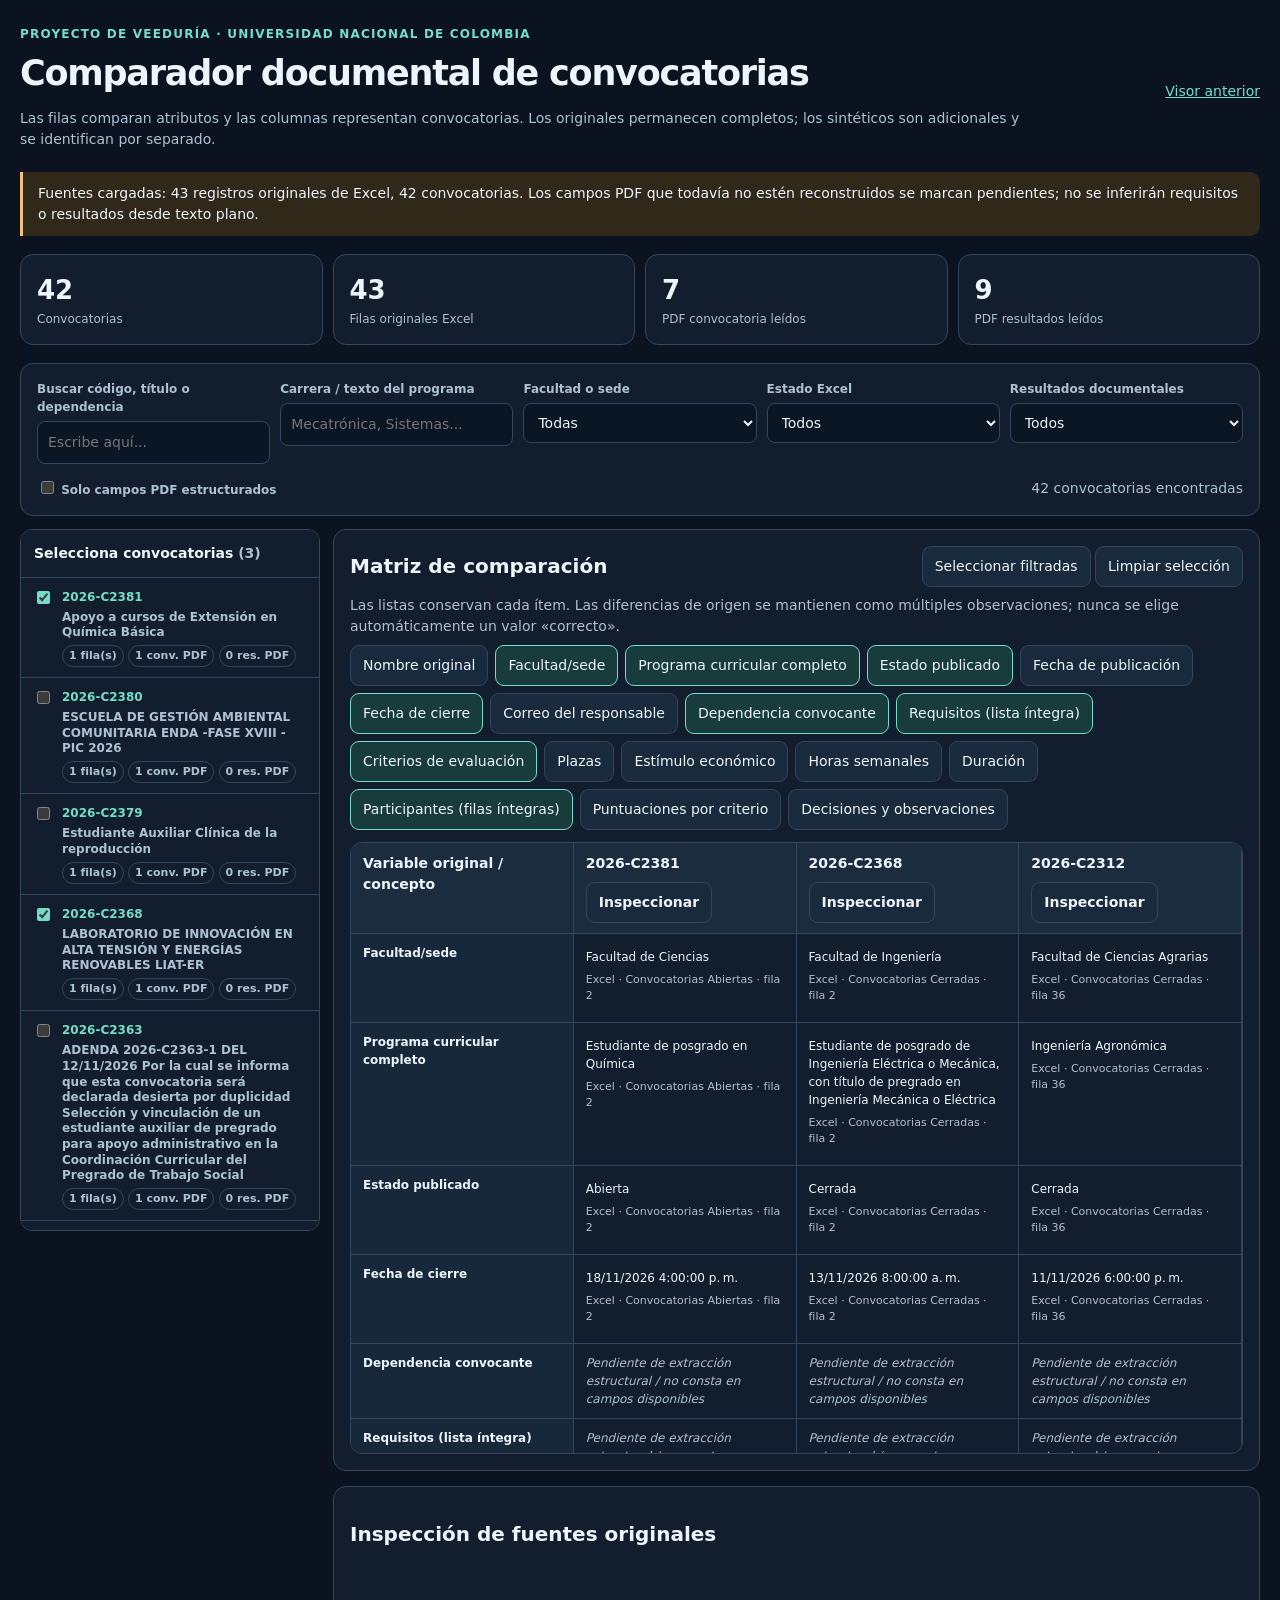
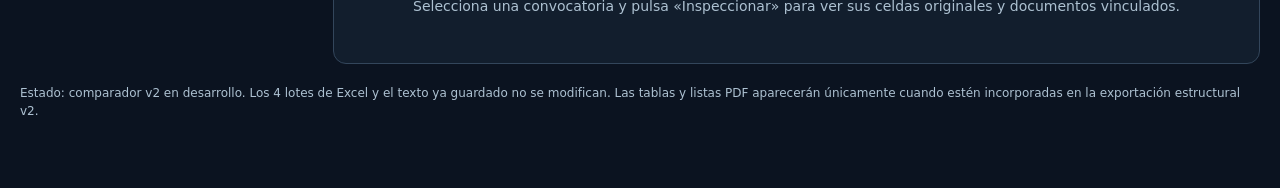
==== comparador-v2.html @ ee3fce01 "feat: comparador transversal v2 sobre datos originales de Excel y contrato PDF futuro" ====
<!doctype html>
<html lang="es">
<head>
<meta charset="utf-8"><meta name="viewport" content="width=device-width,initial-scale=1">
<title>Veeduría UNAL · Comparador v2</title>
<style>
:root{color-scheme:dark;--bg:#0b1320;--panel:#121e2d;--panel2:#192a3c;--line:#33465b;--text:#edf5fc;--muted:#adc1d1;--accent:#74ddca;--amber:#efc184}
*{box-sizing:border-box}html{font-family:system-ui,"Segoe UI",Arial,sans-serif}body{margin:0;background:var(--bg);color:var(--text);font-size:14px;line-height:1.5}
.wrap{max-width:1650px;margin:0 auto;padding:25px 20px 60px}h1{font-size:clamp(23px,3vw,35px);letter-spacing:-.035em;margin:4px 0}h2{font-size:20px}h3{font-size:16px}p{margin:8px 0}a{color:var(--accent)}
.kicker{color:var(--accent);font-size:12px;letter-spacing:.1em;font-weight:700;text-transform:uppercase}
.muted{color:var(--muted)}.subtitle{max-width:1000px;color:var(--muted)}
.bar{display:flex;justify-content:space-between;flex-wrap:wrap;align-items:center;gap:10px}
.box{background:var(--panel);border:1px solid var(--line);border-radius:13px;padding:16px}
.message{border-left:3px solid var(--amber);padding:11px 15px;background:#302919;margin:14px 0;border-radius:0 10px 10px 0}
.stats{display:grid;grid-template-columns:repeat(4,1fr);gap:10px;margin:18px 0}.stats .n{font-size:26px;font-weight:750}.stats .label{color:var(--muted);font-size:12px}
.filters{display:grid;grid-template-columns:repeat(5,minmax(110px,1fr));gap:10px;margin-bottom:14px}
.field{display:flex;flex-direction:column;gap:5px}label{font-weight:650;color:var(--muted);font-size:12px}
input,select,button{font:inherit}input[type=text],select{background:#0a1623;border:1px solid var(--line);border-radius:8px;color:var(--text);padding:10px;min-width:0;width:100%}
input[type=checkbox]{accent-color:var(--accent)}button{color:var(--text);background:var(--panel2);border:1px solid var(--line);border-radius:9px;padding:9px 12px;cursor:pointer}button:hover{border-color:var(--accent)}
.tag{font-size:11px;border:1px solid var(--line);color:var(--muted);border-radius:20px;padding:2px 6px;display:inline-block}
.tag.ok{color:var(--accent);border-color:var(--accent)}.tag.warn{color:var(--amber);border-color:var(--amber)}
.content{display:grid;grid-template-columns:300px minmax(0,1fr);gap:13px;align-items:start}
.pick{background:var(--panel);border:1px solid var(--line);border-radius:12px;min-width:0;max-height:78vh;overflow:auto;position:sticky;top:8px}
.picktitle{position:sticky;top:0;background:var(--panel);padding:13px;border-bottom:1px solid var(--line);font-weight:800}
.case{padding:10px 12px;border-bottom:1px solid var(--line);display:flex;gap:9px;align-items:start}.case:hover{background:var(--panel2)}
.case .code{font-size:12px;color:var(--accent);font-weight:800}.case .name{font-weight:600;font-size:12px;line-height:1.3;margin:4px 0}
.main{min-width:0}.controls{display:flex;gap:7px;flex-wrap:wrap;margin:8px 0 12px}.active{border-color:var(--accent);background:#173c3b}
.tablebox{border:1px solid var(--line);border-radius:12px;overflow:auto;max-height:68vh}.matrix{border-collapse:separate;border-spacing:0;min-width:750px;width:100%;table-layout:fixed}
.matrix th,.matrix td{border-right:1px solid var(--line);border-bottom:1px solid var(--line);text-align:left;vertical-align:top;padding:10px 12px;overflow-wrap:anywhere}
.matrix th{background:#1b2c3f;position:sticky;top:0;z-index:2}.matrix th:first-child{left:0;z-index:4}.matrix td:first-child{position:sticky;left:0;background:#17283a;z-index:1;font-weight:700;width:185px}
.matrix td{min-width:220px;width:270px;font-size:12px}.matrix .original{white-space:pre-wrap;overflow-wrap:anywhere}
.entry{border-bottom:1px solid var(--line);padding:4px 0 7px;margin-bottom:5px}.entry:last-child{border-bottom:0;margin-bottom:0}.source{font-size:11px;color:var(--muted);display:block;margin-top:6px}
.expander{font-size:11px;padding:4px 7px;margin-top:7px}.absent{color:var(--muted);font-style:italic}
details{margin-top:9px}summary{color:var(--accent);cursor:pointer;font-size:12px}.raw{white-space:pre-wrap;overflow-wrap:anywhere;font:12px/1.6 ui-monospace,SFMono-Regular,Consolas,monospace;background:#0b1725;padding:12px;border-radius:8px;border:1px solid var(--line)}
.inspector{margin-top:15px;padding:16px}.empty{padding:30px;text-align:center;color:var(--muted)}
.dataTable{border-collapse:collapse;width:100%}.dataTable td,.dataTable th{padding:8px 10px;text-align:left;border-bottom:1px solid var(--line);vertical-align:top;overflow-wrap:anywhere}.dataTable td:first-child{color:var(--muted);width:25%}
.dataTable th{background:var(--panel2)}.list-original{margin:5px 0;padding-left:20px}.list-original li{white-space:pre-wrap;margin:7px 0}
.footer{color:var(--muted);font-size:12px;margin-top:20px}
@media(max-width:850px){.content{display:block}.pick{position:static;max-height:230px;margin-bottom:12px}.filters{grid-template-columns:repeat(2,minmax(0,1fr))}.stats{grid-template-columns:repeat(2,1fr)}}
</style>
</head>
<body>
<div class="wrap">
<div class="bar"><div><div class="kicker">Proyecto de veeduría · Universidad Nacional de Colombia</div><h1>Comparador documental de convocatorias</h1><p class="subtitle">Las filas comparan atributos y las columnas representan convocatorias. Los originales permanecen completos; los sintéticos son adicionales y se identifican por separado.</p></div><a href="./index.html">Visor anterior</a></div>
<div class="message" id="stateMsg">Leyendo fuentes existentes. Esta versión no declara PDF estructurados ni completos hasta su extracción y cotejo visual.</div>
<div class="stats" id="stats"></div>
<section class="box" aria-label="Filtros">
<div class="filters">
<div class="field"><label for="search">Buscar código, título o dependencia</label><input type="text" id="search" placeholder="Escribe aquí..."></div>
<div class="field"><label for="program">Carrera / texto del programa</label><input type="text" id="program" placeholder="Mecatrónica, Sistemas..."></div>
<div class="field"><label for="faculty">Facultad o sede</label><select id="faculty"><option value="">Todas</option></select></div>
<div class="field"><label for="state">Estado Excel</label><select id="state"><option value="">Todos</option><option>Abierta</option><option>Cerrada</option></select></div>
<div class="field"><label for="results">Resultados documentales</label><select id="results"><option value="">Todos</option><option value="link">PDF leído</option><option value="unlinked">PDF no recuperado</option></select></div>
</div>
<div class="bar"><label><input type="checkbox" id="onlyStructured"> Solo campos PDF estructurados</label><span class="muted" id="matchCount"></span></div>
</section>
<div class="content" style="margin-top:13px">
<aside class="pick"><div class="picktitle">Selecciona convocatorias <span id="selectedCount" class="muted"></span></div><div id="choices"></div></aside>
<main class="main">
<div class="box">
<div class="bar"><h2 style="margin:0">Matriz de comparación</h2><div><button id="selectVisible">Seleccionar filtradas</button> <button id="clear">Limpiar selección</button></div></div>
<p class="muted">Las listas conservan cada ítem. Las diferencias de origen se mantienen como múltiples observaciones; nunca se elige automáticamente un valor «correcto».</p>
<div class="controls" id="variableButtons"></div>
<div class="tablebox"><table class="matrix" id="matrix"><thead></thead><tbody></tbody></table></div>
</div>
<section class="box inspector" id="inspector"><h2>Inspección de fuentes originales</h2><div class="empty">Selecciona una convocatoria y pulsa «Inspeccionar» para ver sus celdas originales y documentos vinculados.</div></section>
</main></div>
<p class="footer">Estado: comparador v2 en desarrollo. Los 4 lotes de Excel y el texto ya guardado no se modifican. Las tablas y listas PDF aparecerán únicamente cuando estén incorporadas en la exportación estructural v2.</p>
</div>
<script>
"use strict";
(function(){
const paths=["data/lotes/lote_01.json","data/lotes/lote_02.json","data/lotes/lote_03.json","data/lotes/lote_04.json"];
const $=id=>document.getElementById(id);
const D={rows:[],selected:new Set(),enhanced:new Map(),concepts:["titulo","facultad","programa","estado","fecha_publicacion","fecha_cierre","correo_responsable","dependencia_convocante","requisitos","criterios_evaluacion","plazas","estimulo_economico","horas_semanales","duracion","participantes","puntajes","decision_resultados"],vars:new Set(["facultad","programa","estado","fecha_cierre","dependencia_convocante","requisitos","criterios_evaluacion","participantes"]),inspected:null};
const norm=s=>String(s??"").normalize("NFD").replace(/[\u0300-\u036f]/g,"").toLowerCase();
const el=(tag,cls,txt)=>{let x=document.createElement(tag);if(cls)x.className=cls;if(txt!==undefined)x.textContent=String(txt);return x};
const uniq=arr=>[...new Set(arr.filter(x=>x!==undefined&&x!==null&&x!==""))];
const text=(r,i)=>r.celdas?.[i]?.valor_visible??"";
const cells=r=>r.celdas||[];
const roleIndex=(r,closed,opened)=>r.pestana==="Convocatorias Cerradas"?closed:opened;
const literal=(r,closed,opened)=>text(r,roleIndex(r,closed,opened));
const get=(g,key)=>g.rows.map(r=>({literal:String(({
 titulo:()=>literal(r,6,5),facultad:()=>text(r,1),programa:()=>text(r,2),estado:()=>text(r,4),
 fecha_publicacion:()=>literal(r,8,7),fecha_cierre:()=>literal(r,9,8),correo_responsable:()=>literal(r,7,6)
}[key]||(()=>null))()??""),source:"Excel · "+r.pestana+" · fila "+r.numero_fila})).filter(x=>x.literal);
const groups=new Map();
const schemaLabels={titulo:"Nombre original",facultad:"Facultad/sede",programa:"Programa curricular completo",estado:"Estado publicado",fecha_publicacion:"Fecha de publicación",fecha_cierre:"Fecha de cierre",correo_responsable:"Correo del responsable",dependencia_convocante:"Dependencia convocante",requisitos:"Requisitos (lista íntegra)",criterios_evaluacion:"Criterios de evaluación",plazas:"Plazas",estimulo_economico:"Estímulo económico",horas_semanales:"Horas semanales",duracion:"Duración",participantes:"Participantes (filas íntegras)",puntajes:"Puntuaciones por criterio",decision_resultados:"Decisiones y observaciones"};
function rowsFor(c){return groups.get(c)?.rows||[]}
function conv(code){return groups.get(code)}
function enriched(code){return D.enhanced.get(code)||{fuentes:[],campos_originales:[],listas_originales:[],sinteticos:[]}}
function values(g,key){
 let a=get(g,key),en=enriched(g.code);
 if(!a.length) a=(en.campos_originales||[]).filter(v=>v.concepto===key).map(v=>({literal:v.valor_literal??"",source:"PDF · fuente "+v.fuente_id+" · pág. "+(v.pagina??"pendiente")+" · celda "+(v.celda_id??"pendiente"),ref:v}));
 // Para campos presentes en Excel y PDF, mostrar TODAS sus observaciones.
 else a=a.concat((en.campos_originales||[]).filter(v=>v.concepto===key).map(v=>({literal:v.valor_literal??"",source:"PDF · fuente "+v.fuente_id+" · pág. "+(v.pagina??"pendiente")+" · celda "+(v.celda_id??"pendiente"),ref:v})));
 const lists=(en.listas_originales||[]).filter(l=>l.concepto===key);
 lists.forEach(l=>a.push({literal:(l.items||[]).slice().sort((a,b)=>a.orden-b.orden).map(i=>i.orden+". "+i.literal_completo).join("\n"),source:"LISTA ORIGINAL · fuente "+l.fuente_id+" · "+(l.items||[]).length+" elementos individuales",ref:l}));
 return a;
}
function pdfCount(g,role){return uniq(g.rows.flatMap(r=>(r.documentos||[]).filter(x=>x.rol===role).map(x=>x.drive_id||x.url))).length}
function filtered(){let q=norm($("search").value),p=norm($("program").value),faculty=$("faculty").value,state=$("state").value,result=$("results").value;
 return [...groups.values()].filter(g=>{let t=get(g,"titulo"),fa=get(g,"facultad"),pro=get(g,"programa"),es=get(g,"estado");
 if(q&&!norm([g.code,...t.map(x=>x.literal),...fa.map(x=>x.literal)].join(" ")).includes(q))return false;
 if(p&&!norm(pro.map(x=>x.literal).join(" ")).includes(p))return false;
 if(faculty&&!fa.some(x=>x.literal===faculty))return false;
 if(state&&!es.some(x=>x.literal===state))return false;
 if(result==="link"&&!pdfCount(g,"resultados"))return false;
 if(result==="unlinked"&&pdfCount(g,"resultados"))return false;
 if($("onlyStructured").checked&&!enriched(g.code).campos_originales?.length&&!enriched(g.code).listas_originales?.length)return false;
 return true;}).sort((a,b)=>b.code.localeCompare(a.code,"es"))}
function updateCounts(){let d=[["Convocatorias",groups.size],["Filas originales Excel",D.rows.length],["PDF convocatoria leídos",D.rows.reduce((n,x)=>n+(x.documentos||[]).filter(y=>y.rol==="convocatoria").length,0)],["PDF resultados leídos",D.rows.reduce((n,x)=>n+(x.documentos||[]).filter(y=>y.rol==="resultados").length,0)]];
 $("stats").replaceChildren(...d.map(([k,v])=>{let box=el("div","box");box.append(el("div","n",v),el("div","label",k));return box}));
}
function updateChoices(){let list=filtered(),wrap=document.createDocumentFragment();
 list.forEach(g=>{let node=el("label","case"),check=document.createElement("input");check.type="checkbox";check.checked=D.selected.has(g.code);check.onchange=()=>{if(check.checked)D.selected.add(g.code);else D.selected.delete(g.code);render()};
 let div=el("div"),name=get(g,"titulo")[0]?.literal||"Sin título";div.append(el("div","code",g.code),el("div","name",name));
 let b=el("div");b.append(el("span","tag",g.rows.length+" fila(s)"),document.createTextNode(" "),el("span","tag",pdfCount(g,"convocatoria")+" conv. PDF"),document.createTextNode(" "),el("span","tag",pdfCount(g,"resultados")+" res. PDF"));
 div.append(b);node.append(check,div);wrap.append(node)});
 $("choices").replaceChildren(wrap);$("matchCount").textContent=list.length+" convocatorias encontradas";$("selectedCount").textContent="("+D.selected.size+")";
}
function variables(){let box=$("variableButtons");box.replaceChildren(...D.concepts.map(k=>{let b=el("button",D.vars.has(k)?"active":"",schemaLabels[k]||k);b.onclick=()=>{if(D.vars.has(k))D.vars.delete(k);else D.vars.add(k);renderMatrix()};return b}))}
function renderMatrix(){let selected=[...D.selected].map(conv).filter(Boolean).sort((a,b)=>b.code.localeCompare(a.code)),table=$("matrix"),thead=table.tHead||table.createTHead(),tbody=table.tBodies[0]||table.createTBody();
 let h=el("tr");h.append(el("th","","Variable original / concepto"));
 selected.forEach(g=>{let th=el("th");th.append(el("div","",g.code));let btn=el("button","","Inspeccionar");btn.style.marginTop="8px";btn.onclick=()=>inspect(g.code);th.append(btn);h.append(th)});
 thead.replaceChildren(h);let lines=[];
 [...D.vars].forEach(key=>{let tr=el("tr");tr.append(el("td","",schemaLabels[key]||key));
 selected.forEach(g=>{let td=el("td"),obs=values(g,key);
 if(!obs.length){td.append(el("span","absent","Pendiente de extracción estructural / no consta en campos disponibles"));}
 else obs.forEach(v=>{let div=el("div","entry");div.append(el("div","original",v.literal||"[Valor literal vacío]"),el("span","source",v.source));td.append(div)});
 tr.append(td)});lines.push(tr)});
 tbody.replaceChildren(...lines);if(!selected.length){let tr=el("tr"),td=el("td","empty","Marca convocatorias en la lista para construir una matriz comparativa");td.colSpan=2;tr.append(td);tbody.replaceChildren(tr);}
}
function inspect(code){D.inspected=code;let g=conv(code),wrap=$("inspector");wrap.replaceChildren(el("h2","","Expediente "+code));
 let title=get(g,"titulo").map(x=>x.literal).join(" | ");wrap.append(el("p","",title),el("p","muted","Cada origen se presenta sin normalización ni reemplazos. Las celdas Excel no son indicadores."));
 g.rows.forEach(r=>{wrap.append(el("h3","","Excel · "+r.pestana+" · fila "+r.numero_fila));let table=el("table","dataTable"),tb=document.createElement("tbody");cells(r).forEach((c,i)=>{let row=el("tr"),label=r.encabezados?.[i]||"Columna "+(i+1);row.append(el("td","",String.fromCharCode(65+i)+" — "+label));let cell=el("td");cell.append(el("div","original",c.valor_visible===null?"[vacía]":c.valor_visible));if(c.hipervinculo){let link=document.createElement("a");link.href=c.hipervinculo;link.target="_blank";link.rel="noopener noreferrer";link.textContent="Ver enlace de la celda";cell.append(link)}let details=document.createElement("details");details.append(el("summary","","Metadatos literales"),el("pre","raw",JSON.stringify(c,null,2)));cell.append(details);row.append(cell);tb.append(row)});table.append(tb);wrap.append(table)});
 const docs=uniq(g.rows.flatMap(r=>(r.documentos||[]).map(d=>d.url)));
 wrap.append(el("h3","","Documentos enlazados y estado"));
 if(!docs.length)wrap.append(el("p","muted","No hay PDF enlazado y leído en los lotes actuales. No implica que no exista."));
 docs.forEach(url=>{let a=document.createElement("a");a.href=url;a.target="_blank";a.rel="noopener noreferrer";a.textContent=url;wrap.append(el("p","", "PDF original: "),a)});
 let en=enriched(code);wrap.append(el("h3","","Tablas, campos y listas PDF estructurados"));
 if(!(en.campos_originales||[]).length&&!(en.listas_originales||[]).length)wrap.append(el("div","message","La extracción anterior conservó texto lineal, no filas/celdas PDF verificadas. Esta sección permanece pendiente, sin presentar texto plano como si fuera una tabla."));
 (en.campos_originales||[]).forEach(v=>{let d=el("div","box");d.append(el("strong","",v.rotulo_literal||v.concepto),el("div","original",v.valor_literal??""),el("div","muted","Fuente "+v.fuente_id+" · Página "+(v.pagina??"pendiente")+" · Celda "+(v.celda_id??"pendiente")));wrap.append(d)});
 (en.listas_originales||[]).forEach(l=>{let d=el("div","box");d.append(el("h3","",l.concepto+" · Lista ORIGINAL"));let ol=el("ol","list-original");(l.items||[]).slice().sort((a,b)=>a.orden-b.orden).forEach(i=>ol.append(el("li","",i.literal_completo)));d.append(ol);wrap.append(d)});
 let synth=en.sinteticos||[];if(synth.length){wrap.append(el("h3","","Indicadores SINTÉTICOS (adicionales)"));synth.forEach(x=>{let d=el("div","box");d.append(el("strong","",x.nombre+" (SINTÉTICO)"),el("p","",JSON.stringify(x.valor)),el("div","muted","Regla "+x.regla+" · v"+x.version_regla));wrap.append(d)})}
}
function render(){updateChoices();variables();renderMatrix();if(D.inspected)inspect(D.inspected)}
async function start(){
 try{
  const parts=await Promise.all(paths.map(async url=>{let r=await fetch(url);if(!r.ok)throw Error(url+": HTTP "+r.status);return r.json()}));
  D.rows=parts.flatMap(p=>p.casos||[]);
  D.rows.forEach(r=>{let c=String(r.codigo||"");if(!groups.has(c))groups.set(c,{code:c,rows:[]});groups.get(c).rows.push(r)});
  const fs=uniq(D.rows.flatMap(r=>get({rows:[r]},"facultad").map(x=>x.literal))).sort((a,b)=>a.localeCompare(b,"es"));fs.forEach(x=>{let opt=el("option","",x);opt.value=x;$("faculty").append(opt)});
  try{let res=await fetch("data/exportacion_v2.json");if(res.ok){let data=await res.json();(data.convocatorias||[]).forEach(x=>D.enhanced.set(x.numero,x))}}catch(e){/* etapa 3 pendiente */}
  ["2026-C2381","2026-C2312","2026-C2368"].forEach(x=>{if(groups.has(x))D.selected.add(x)});
  $("stateMsg").textContent="Fuentes cargadas: "+D.rows.length+" registros originales de Excel, "+groups.size+" convocatorias. Los campos PDF que todavía no estén reconstruidos se marcan pendientes; no se inferirán requisitos o resultados desde texto plano.";
  updateCounts();render();
 }catch(err){$("stateMsg").textContent="Error al cargar el conjunto documental: "+err.message+". Abre esta página desde GitHub Pages, donde las rutas de datos están disponibles.";}
}
["search","program"].forEach(k=>$(k).oninput=render);
["faculty","state","results","onlyStructured"].forEach(k=>$(k).onchange=render);
$("clear").onclick=()=>{D.selected.clear();render()};
$("selectVisible").onclick=()=>{filtered().forEach(g=>D.selected.add(g.code));render()};
start();
})();
</script>
</body></html>
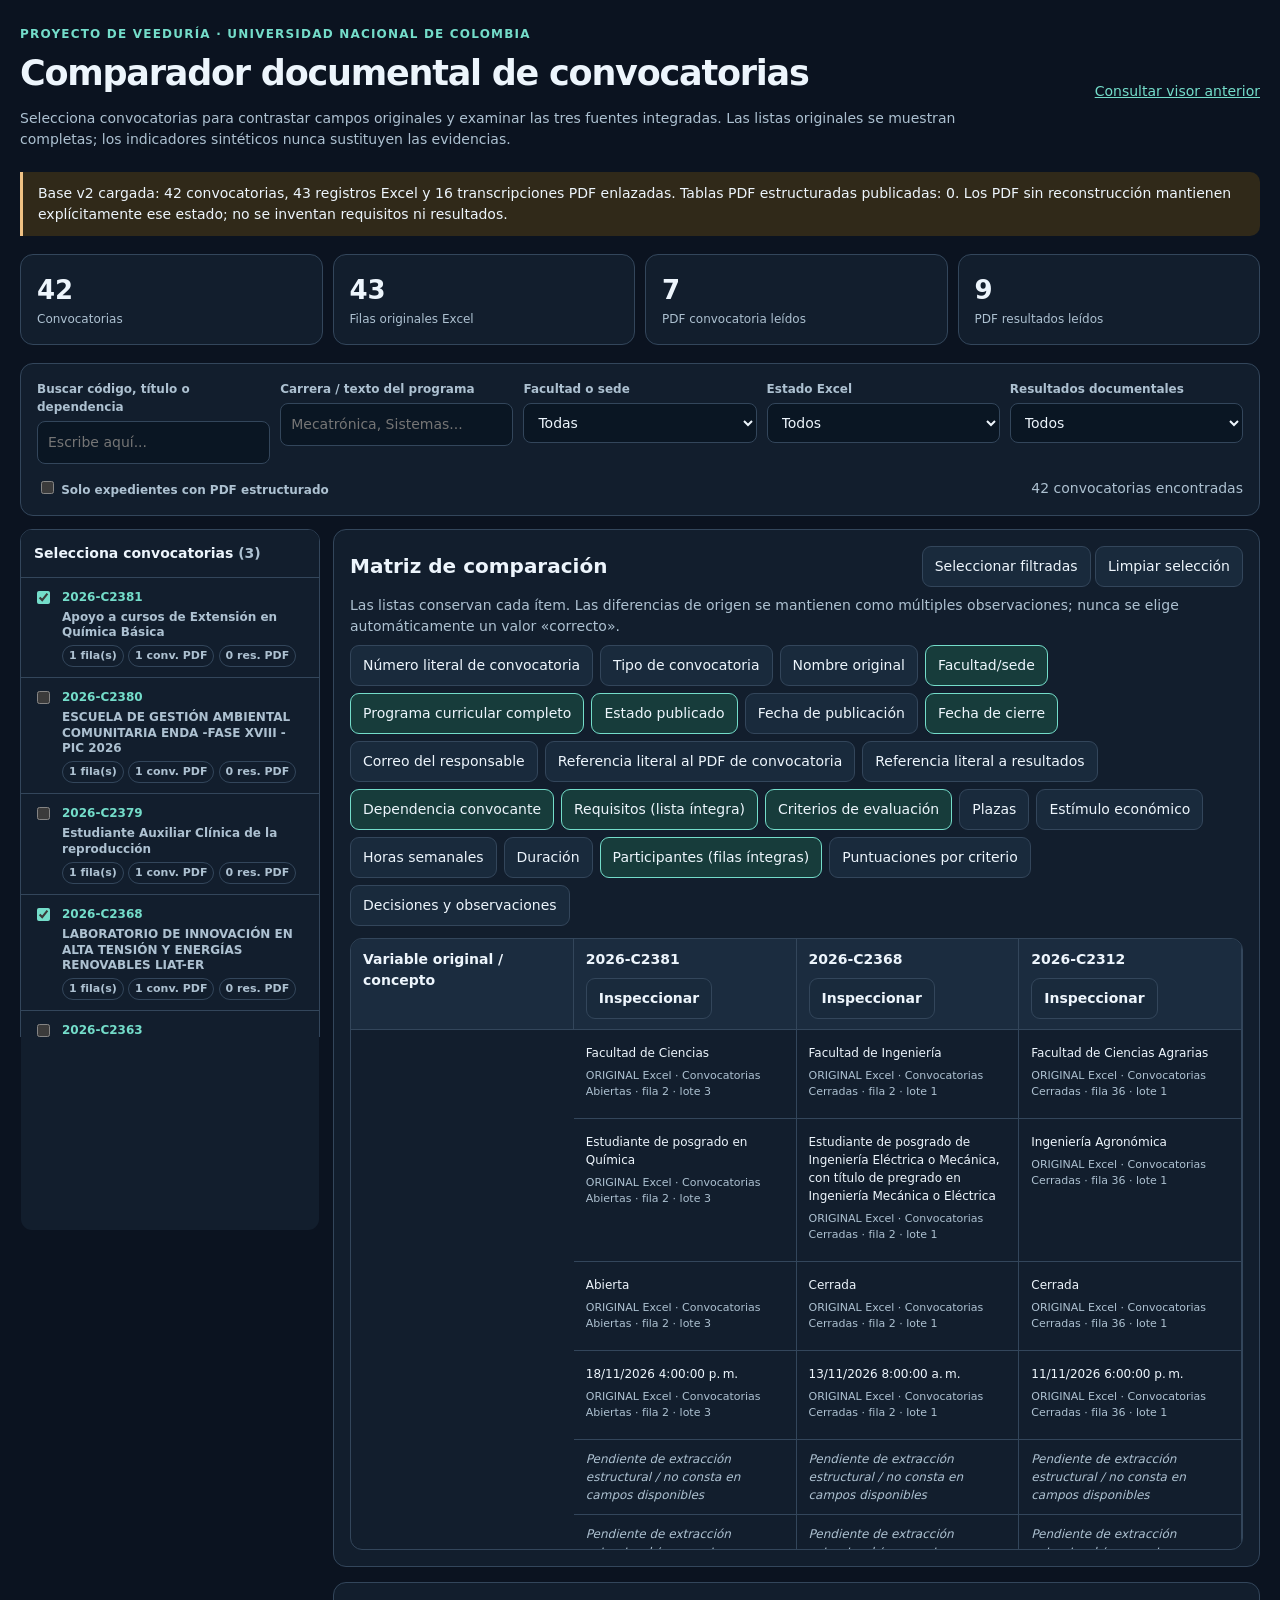
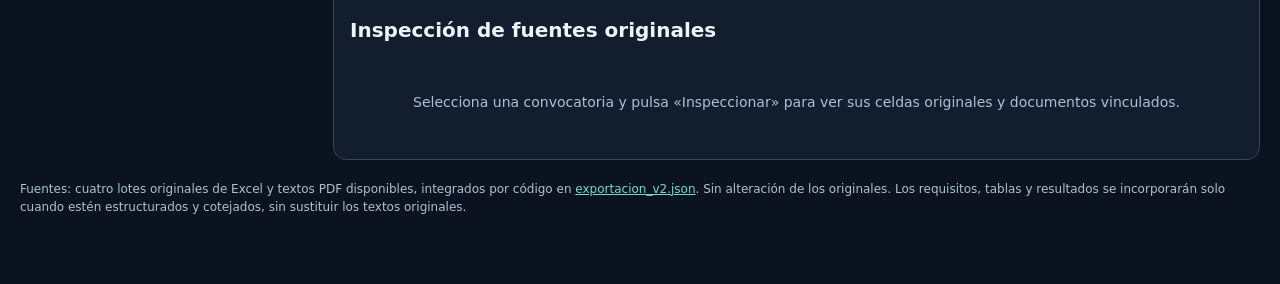
==== commit c9be5c29: "feat: conectar comparador v2 a exportación integrada y exponer textos PDF completos sin confundirlos" ====
--- a/comparador-v2.html
+++ b/comparador-v2.html
@@ -41,8 +41,8 @@
 </head>
 <body>
 <div class="wrap">
-<div class="bar"><div><div class="kicker">Proyecto de veeduría · Universidad Nacional de Colombia</div><h1>Comparador documental de convocatorias</h1><p class="subtitle">Las filas comparan atributos y las columnas representan convocatorias. Los originales permanecen completos; los sintéticos son adicionales y se identifican por separado.</p></div><a href="./index.html">Visor anterior</a></div>
-<div class="message" id="stateMsg">Leyendo fuentes existentes. Esta versión no declara PDF estructurados ni completos hasta su extracción y cotejo visual.</div>
+<div class="bar"><div><div class="kicker">Proyecto de veeduría · Universidad Nacional de Colombia</div><h1>Comparador documental de convocatorias</h1><p class="subtitle">Selecciona convocatorias para contrastar campos originales y examinar las tres fuentes integradas. Las listas originales se muestran completas; los indicadores sintéticos nunca sustituyen las evidencias.</p></div><a href="./visor.html">Consultar visor anterior</a></div>
+<div class="message" id="stateMsg">Cargando exportación v2 de la base documental. El PDF leído como texto no se considera una tabla reconstruida ni una fuente visualmente cotejada.</div>
 <div class="stats" id="stats"></div>
 <section class="box" aria-label="Filtros">
 <div class="filters">
@@ -52,7 +52,7 @@
 <div class="field"><label for="state">Estado Excel</label><select id="state"><option value="">Todos</option><option>Abierta</option><option>Cerrada</option></select></div>
 <div class="field"><label for="results">Resultados documentales</label><select id="results"><option value="">Todos</option><option value="link">PDF leído</option><option value="unlinked">PDF no recuperado</option></select></div>
 </div>
-<div class="bar"><label><input type="checkbox" id="onlyStructured"> Solo campos PDF estructurados</label><span class="muted" id="matchCount"></span></div>
+<div class="bar"><label><input type="checkbox" id="onlyStructured"> Solo expedientes con PDF estructurado</label><span class="muted" id="matchCount"></span></div>
 </section>
 <div class="content" style="margin-top:13px">
 <aside class="pick"><div class="picktitle">Selecciona convocatorias <span id="selectedCount" class="muted"></span></div><div id="choices"></div></aside>
@@ -65,14 +65,14 @@
 </div>
 <section class="box inspector" id="inspector"><h2>Inspección de fuentes originales</h2><div class="empty">Selecciona una convocatoria y pulsa «Inspeccionar» para ver sus celdas originales y documentos vinculados.</div></section>
 </main></div>
-<p class="footer">Estado: comparador v2 en desarrollo. Los 4 lotes de Excel y el texto ya guardado no se modifican. Las tablas y listas PDF aparecerán únicamente cuando estén incorporadas en la exportación estructural v2.</p>
+<p class="footer">Fuentes: cuatro lotes originales de Excel y textos PDF disponibles, integrados por código en <a href="./data/exportacion_v2.json">exportacion_v2.json</a>. Sin alteración de los originales. Los requisitos, tablas y resultados se incorporarán solo cuando estén estructurados y cotejados, sin sustituir los textos originales.</p>
 </div>
 <script>
 "use strict";
 (function(){
-const paths=["data/lotes/lote_01.json","data/lotes/lote_02.json","data/lotes/lote_03.json","data/lotes/lote_04.json"];
+const DATA_URL="data/exportacion_v2.json";
 const $=id=>document.getElementById(id);
-const D={rows:[],selected:new Set(),enhanced:new Map(),concepts:["titulo","facultad","programa","estado","fecha_publicacion","fecha_cierre","correo_responsable","dependencia_convocante","requisitos","criterios_evaluacion","plazas","estimulo_economico","horas_semanales","duracion","participantes","puntajes","decision_resultados"],vars:new Set(["facultad","programa","estado","fecha_cierre","dependencia_convocante","requisitos","criterios_evaluacion","participantes"]),inspected:null};
+const D={rows:[],selected:new Set(),enhanced:new Map(),concepts:["numero_convocatoria","tipo_convocatoria","titulo","facultad","programa","estado","fecha_publicacion","fecha_cierre","correo_responsable","referencia_convocatoria","referencia_resultados","dependencia_convocante","requisitos","criterios_evaluacion","plazas","estimulo_economico","horas_semanales","duracion","participantes","puntajes","decision_resultados"],vars:new Set(["facultad","programa","estado","fecha_cierre","dependencia_convocante","requisitos","criterios_evaluacion","participantes"]),inspected:null};
 const norm=s=>String(s??"").normalize("NFD").replace(/[\u0300-\u036f]/g,"").toLowerCase();
 const el=(tag,cls,txt)=>{let x=document.createElement(tag);if(cls)x.className=cls;if(txt!==undefined)x.textContent=String(txt);return x};
 const uniq=arr=>[...new Set(arr.filter(x=>x!==undefined&&x!==null&&x!==""))];
@@ -81,19 +81,21 @@
 const roleIndex=(r,closed,opened)=>r.pestana==="Convocatorias Cerradas"?closed:opened;
 const literal=(r,closed,opened)=>text(r,roleIndex(r,closed,opened));
 const get=(g,key)=>g.rows.map(r=>({literal:String(({
+ numero_convocatoria:()=>literal(r,10,9),tipo_convocatoria:()=>text(r,0),
  titulo:()=>literal(r,6,5),facultad:()=>text(r,1),programa:()=>text(r,2),estado:()=>text(r,4),
+ referencia_convocatoria:()=>text(r,3),referencia_resultados:()=>r.pestana==="Convocatorias Cerradas"?text(r,5):null,
  fecha_publicacion:()=>literal(r,8,7),fecha_cierre:()=>literal(r,9,8),correo_responsable:()=>literal(r,7,6)
-}[key]||(()=>null))()??""),source:"Excel · "+r.pestana+" · fila "+r.numero_fila})).filter(x=>x.literal);
+}[key]||(()=>null))()??""),source:"ORIGINAL Excel · "+r.pestana+" · fila "+r.numero_fila+" · lote "+r.lote})).filter(x=>x.literal);
 const groups=new Map();
-const schemaLabels={titulo:"Nombre original",facultad:"Facultad/sede",programa:"Programa curricular completo",estado:"Estado publicado",fecha_publicacion:"Fecha de publicación",fecha_cierre:"Fecha de cierre",correo_responsable:"Correo del responsable",dependencia_convocante:"Dependencia convocante",requisitos:"Requisitos (lista íntegra)",criterios_evaluacion:"Criterios de evaluación",plazas:"Plazas",estimulo_economico:"Estímulo económico",horas_semanales:"Horas semanales",duracion:"Duración",participantes:"Participantes (filas íntegras)",puntajes:"Puntuaciones por criterio",decision_resultados:"Decisiones y observaciones"};
+const schemaLabels={numero_convocatoria:"Número literal de convocatoria",tipo_convocatoria:"Tipo de convocatoria",titulo:"Nombre original",facultad:"Facultad/sede",programa:"Programa curricular completo",estado:"Estado publicado",referencia_convocatoria:"Referencia literal al PDF de convocatoria",referencia_resultados:"Referencia literal a resultados",fecha_publicacion:"Fecha de publicación",fecha_cierre:"Fecha de cierre",correo_responsable:"Correo del responsable",dependencia_convocante:"Dependencia convocante",requisitos:"Requisitos (lista íntegra)",criterios_evaluacion:"Criterios de evaluación",plazas:"Plazas",estimulo_economico:"Estímulo económico",horas_semanales:"Horas semanales",duracion:"Duración",participantes:"Participantes (filas íntegras)",puntajes:"Puntuaciones por criterio",decision_resultados:"Decisiones y observaciones"};
 function rowsFor(c){return groups.get(c)?.rows||[]}
 function conv(code){return groups.get(code)}
 function enriched(code){return D.enhanced.get(code)||{fuentes:[],campos_originales:[],listas_originales:[],sinteticos:[]}}
 function values(g,key){
  let a=get(g,key),en=enriched(g.code);
- if(!a.length) a=(en.campos_originales||[]).filter(v=>v.concepto===key).map(v=>({literal:v.valor_literal??"",source:"PDF · fuente "+v.fuente_id+" · pág. "+(v.pagina??"pendiente")+" · celda "+(v.celda_id??"pendiente"),ref:v}));
+ if(!a.length) a=(en.campos_originales||[]).filter(v=>v.concepto===key&&!String(v.fuente_id).startsWith("excel:")).map(v=>({literal:v.valor_literal??"",source:"ORIGINAL PDF · fuente "+v.fuente_id+" · pág. "+(v.pagina??"pendiente")+" · celda "+(v.celda_id??"pendiente"),ref:v}));
  // Para campos presentes en Excel y PDF, mostrar TODAS sus observaciones.
- else a=a.concat((en.campos_originales||[]).filter(v=>v.concepto===key).map(v=>({literal:v.valor_literal??"",source:"PDF · fuente "+v.fuente_id+" · pág. "+(v.pagina??"pendiente")+" · celda "+(v.celda_id??"pendiente"),ref:v})));
+ else a=a.concat((en.campos_originales||[]).filter(v=>v.concepto===key&&!String(v.fuente_id).startsWith("excel:")).map(v=>({literal:v.valor_literal??"",source:"ORIGINAL PDF · fuente "+v.fuente_id+" · pág. "+(v.pagina??"pendiente")+" · celda "+(v.celda_id??"pendiente"),ref:v})));
  const lists=(en.listas_originales||[]).filter(l=>l.concepto===key);
  lists.forEach(l=>a.push({literal:(l.items||[]).slice().sort((a,b)=>a.orden-b.orden).map(i=>i.orden+". "+i.literal_completo).join("\n"),source:"LISTA ORIGINAL · fuente "+l.fuente_id+" · "+(l.items||[]).length+" elementos individuales",ref:l}));
  return a;
@@ -107,7 +109,7 @@
  if(state&&!es.some(x=>x.literal===state))return false;
  if(result==="link"&&!pdfCount(g,"resultados"))return false;
  if(result==="unlinked"&&pdfCount(g,"resultados"))return false;
- if($("onlyStructured").checked&&!enriched(g.code).campos_originales?.length&&!enriched(g.code).listas_originales?.length)return false;
+ if($("onlyStructured").checked&&!(enriched(g.code).campos_originales||[]).some(v=>!String(v.fuente_id).startsWith("excel:"))&&!(enriched(g.code).listas_originales||[]).length&&!(enriched(g.code).tablas_originales||[]).length)return false;
  return true;}).sort((a,b)=>b.code.localeCompare(a.code,"es"))}
 function updateCounts(){let d=[["Convocatorias",groups.size],["Filas originales Excel",D.rows.length],["PDF convocatoria leídos",D.rows.reduce((n,x)=>n+(x.documentos||[]).filter(y=>y.rol==="convocatoria").length,0)],["PDF resultados leídos",D.rows.reduce((n,x)=>n+(x.documentos||[]).filter(y=>y.rol==="resultados").length,0)]];
  $("stats").replaceChildren(...d.map(([k,v])=>{let box=el("div","box");box.append(el("div","n",v),el("div","label",k));return box}));
@@ -138,24 +140,68 @@
  wrap.append(el("h3","","Documentos enlazados y estado"));
  if(!docs.length)wrap.append(el("p","muted","No hay PDF enlazado y leído en los lotes actuales. No implica que no exista."));
  docs.forEach(url=>{let a=document.createElement("a");a.href=url;a.target="_blank";a.rel="noopener noreferrer";a.textContent=url;wrap.append(el("p","", "PDF original: "),a)});
- let en=enriched(code);wrap.append(el("h3","","Tablas, campos y listas PDF estructurados"));
+ let en=enriched(code);
+ const docsText=en.documentos_lectura_previa||[];
+ wrap.append(el("h3","","Respaldo textual de PDF ya consultados (SIN estructura tabular verificada)"));
+ if(!docsText.length)wrap.append(el("p","muted","No hay transcripciones PDF para esta convocatoria en los lotes disponibles."));
+ docsText.forEach(doc=>{
+  const entry=el("details","box");
+  entry.append(el("summary","",((doc.rol||"PDF")+" · "+(doc.titulo||"documento sin título"))));
+  const line=el("p","muted","Estado: texto extraído sin cotejo visual, no reconstrucción de tablas ni clasificación de requisitos.");entry.append(line);
+  if(doc.url){const a=el("a","","Abrir PDF original");a.href=doc.url;a.target="_blank";a.rel="noopener noreferrer";entry.append(a)}
+  entry.append(el("pre","raw",doc.texto_extraido??"[sin texto extraído]"));
+  wrap.append(entry);
+ });
+ wrap.append(el("h3","","Tablas, campos y listas PDF estructurados"));
  if(!(en.campos_originales||[]).length&&!(en.listas_originales||[]).length)wrap.append(el("div","message","La extracción anterior conservó texto lineal, no filas/celdas PDF verificadas. Esta sección permanece pendiente, sin presentar texto plano como si fuera una tabla."));
  (en.campos_originales||[]).forEach(v=>{let d=el("div","box");d.append(el("strong","",v.rotulo_literal||v.concepto),el("div","original",v.valor_literal??""),el("div","muted","Fuente "+v.fuente_id+" · Página "+(v.pagina??"pendiente")+" · Celda "+(v.celda_id??"pendiente")));wrap.append(d)});
- (en.listas_originales||[]).forEach(l=>{let d=el("div","box");d.append(el("h3","",l.concepto+" · Lista ORIGINAL"));let ol=el("ol","list-original");(l.items||[]).slice().sort((a,b)=>a.orden-b.orden).forEach(i=>ol.append(el("li","",i.literal_completo)));d.append(ol);wrap.append(d)});
+ (en.tablas_originales||[]).forEach(t=>{
+   let section=el("section","box");
+   section.append(el("h3","","TABLA ORIGINAL · fuente "+t.fuente_id+" · página "+t.pagina+" · #"+t.orden_tabla),
+                  el("p","muted","Estado: "+t.estado_revision+" · "+t.filas_detectadas+" filas × "+t.columnas_detectadas+" columnas detectadas. Las celdas sin lectura se conservan como tales."));
+   let table=el("table","dataTable"),body=document.createElement("tbody");
+   const lookup=new Map((t.celdas||[]).map(c=>[c.fila+":"+c.columna,c]));
+   for(let row=0;row<t.filas_detectadas;row++){
+     let tr=el("tr");tr.append(el("th","","Fila "+(row+1)));
+     for(let col=0;col<t.columnas_detectadas;col++){
+       let cell=lookup.get(row+":"+col),td=el("td");
+       if(cell){td.append(el("div","original",cell.texto_literal===null?"[sin texto extraído]":cell.texto_literal));
+         let summary=el("span","source","Celda "+cell.celda_id+" · "+cell.estado_lectura);
+         td.append(summary);
+         let det=document.createElement("details");det.append(el("summary","","Geometría y metadatos"),el("pre","raw",JSON.stringify(cell,null,2)));td.append(det);
+       }else td.append(el("span","absent","Celda no detectada"));
+       tr.append(td);
+     }body.append(tr)
+   }
+   table.append(body);section.append(table);wrap.append(section);
+ });
+ (en.listas_originales||[]).forEach(l=>{let d=el("div","box");d.append(el("h3","",l.concepto+" · Lista ORIGINAL"));let ol=el("ol","list-original");(l.items||[]).slice().sort((a,b)=>a.orden-b.orden).forEach(i=>{let li=el("li","",i.literal_completo);li.append(el("span","source","Ítem "+i.item_id+" · página "+(i.pagina??"pendiente")+" · celda "+(i.celda_id??"pendiente")));ol.append(li)});d.append(ol);wrap.append(d)});
  let synth=en.sinteticos||[];if(synth.length){wrap.append(el("h3","","Indicadores SINTÉTICOS (adicionales)"));synth.forEach(x=>{let d=el("div","box");d.append(el("strong","",x.nombre+" (SINTÉTICO)"),el("p","",JSON.stringify(x.valor)),el("div","muted","Regla "+x.regla+" · v"+x.version_regla));wrap.append(d)})}
 }
 function render(){updateChoices();variables();renderMatrix();if(D.inspected)inspect(D.inspected)}
 async function start(){
  try{
-  const parts=await Promise.all(paths.map(async url=>{let r=await fetch(url);if(!r.ok)throw Error(url+": HTTP "+r.status);return r.json()}));
-  D.rows=parts.flatMap(p=>p.casos||[]);
-  D.rows.forEach(r=>{let c=String(r.codigo||"");if(!groups.has(c))groups.set(c,{code:c,rows:[]});groups.get(c).rows.push(r)});
-  const fs=uniq(D.rows.flatMap(r=>get({rows:[r]},"facultad").map(x=>x.literal))).sort((a,b)=>a.localeCompare(b,"es"));fs.forEach(x=>{let opt=el("option","",x);opt.value=x;$("faculty").append(opt)});
-  try{let res=await fetch("data/exportacion_v2.json");if(res.ok){let data=await res.json();(data.convocatorias||[]).forEach(x=>D.enhanced.set(x.numero,x))}}catch(e){/* etapa 3 pendiente */}
+  const res=await fetch(DATA_URL,{cache:"no-store"});
+  if(!res.ok)throw Error(DATA_URL+": HTTP "+res.status);
+  const publication=await res.json();
+  if(!Array.isArray(publication.convocatorias))throw Error("Exportación v2 sin convocatorias");
+  D.rows=[];
+  publication.convocatorias.forEach(x=>{
+    const code=String(x.numero||"");
+    if(!code||groups.has(code))throw Error("Código vacío o repetido en exportación");
+    const rows=Array.isArray(x.filas_excel)?x.filas_excel:[];
+    groups.set(code,{code:code,rows:rows});
+    D.enhanced.set(code,x);
+    D.rows.push(...rows);
+  });
+  const fs=uniq(D.rows.flatMap(r=>get({rows:[r]},"facultad").map(x=>x.literal))).sort((a,b)=>a.localeCompare(b,"es"));
+  fs.forEach(x=>{let opt=el("option","",x);opt.value=x;$("faculty").append(opt)});
   ["2026-C2381","2026-C2312","2026-C2368"].forEach(x=>{if(groups.has(x))D.selected.add(x)});
-  $("stateMsg").textContent="Fuentes cargadas: "+D.rows.length+" registros originales de Excel, "+groups.size+" convocatorias. Los campos PDF que todavía no estén reconstruidos se marcan pendientes; no se inferirán requisitos o resultados desde texto plano.";
+  const nPDF=D.rows.reduce((n,r)=>n+(r.documentos||[]).length,0);
+  const nPDFRecons=publication.convocatorias.reduce((n,c)=>n+(c.tablas_originales||[]).length,0);
+  $("stateMsg").textContent="Base v2 cargada: "+groups.size+" convocatorias, "+D.rows.length+" registros Excel y "+nPDF+" transcripciones PDF enlazadas. Tablas PDF estructuradas publicadas: "+nPDFRecons+". Los PDF sin reconstrucción mantienen explícitamente ese estado; no se inventan requisitos ni resultados.";
   updateCounts();render();
- }catch(err){$("stateMsg").textContent="Error al cargar el conjunto documental: "+err.message+". Abre esta página desde GitHub Pages, donde las rutas de datos están disponibles.";}
+ }catch(err){$("stateMsg").textContent="Error al cargar la base documental: "+err.message+". Revisa que data/exportacion_v2.json exista en Pages.";console.error(err);}
 }
 ["search","program"].forEach(k=>$(k).oninput=render);
 ["faculty","state","results","onlyStructured"].forEach(k=>$(k).onchange=render);
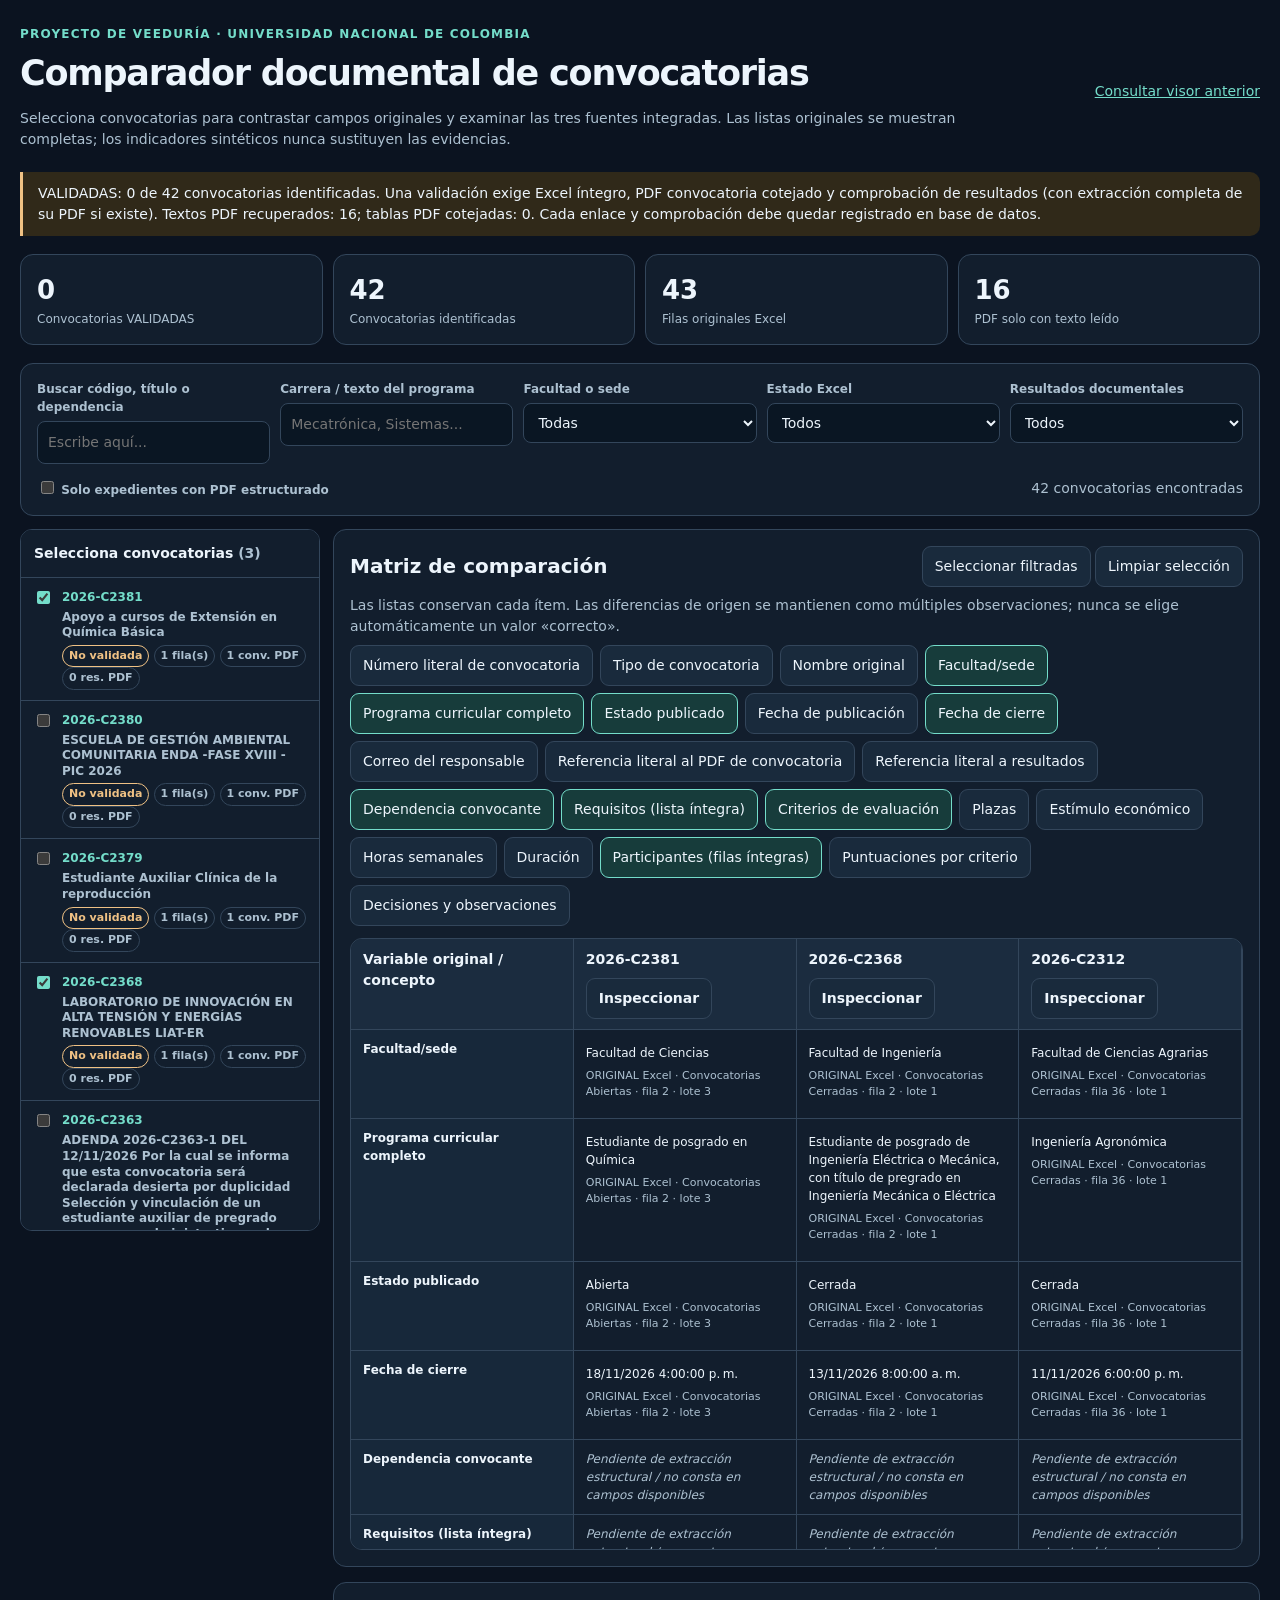
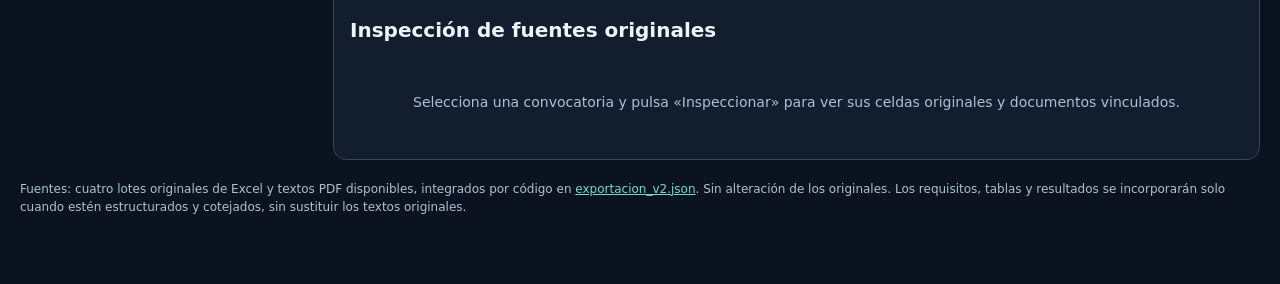
==== commit 9ea1bc61: "ui: poner convocatorias VALIDADAS como primer indicador, desde actas SQLite, no desde inventario" ====
--- a/comparador-v2.html
+++ b/comparador-v2.html
@@ -71,8 +71,9 @@
 "use strict";
 (function(){
 const DATA_URL="data/exportacion_v2.json";
+const VALIDATION_URL="data/estado_validacion.json";
 const $=id=>document.getElementById(id);
-const D={rows:[],selected:new Set(),enhanced:new Map(),concepts:["numero_convocatoria","tipo_convocatoria","titulo","facultad","programa","estado","fecha_publicacion","fecha_cierre","correo_responsable","referencia_convocatoria","referencia_resultados","dependencia_convocante","requisitos","criterios_evaluacion","plazas","estimulo_economico","horas_semanales","duracion","participantes","puntajes","decision_resultados"],vars:new Set(["facultad","programa","estado","fecha_cierre","dependencia_convocante","requisitos","criterios_evaluacion","participantes"]),inspected:null};
+const D={rows:[],selected:new Set(),enhanced:new Map(),concepts:["numero_convocatoria","tipo_convocatoria","titulo","facultad","programa","estado","fecha_publicacion","fecha_cierre","correo_responsable","referencia_convocatoria","referencia_resultados","dependencia_convocante","requisitos","criterios_evaluacion","plazas","estimulo_economico","horas_semanales","duracion","participantes","puntajes","decision_resultados"],vars:new Set(["facultad","programa","estado","fecha_cierre","dependencia_convocante","requisitos","criterios_evaluacion","participantes"]),inspected:null,certificados:new Set(),contadorValidado:null};
 const norm=s=>String(s??"").normalize("NFD").replace(/[\u0300-\u036f]/g,"").toLowerCase();
 const el=(tag,cls,txt)=>{let x=document.createElement(tag);if(cls)x.className=cls;if(txt!==undefined)x.textContent=String(txt);return x};
 const uniq=arr=>[...new Set(arr.filter(x=>x!==undefined&&x!==null&&x!==""))];
@@ -111,13 +112,13 @@
  if(result==="unlinked"&&pdfCount(g,"resultados"))return false;
  if($("onlyStructured").checked&&!(enriched(g.code).campos_originales||[]).some(v=>!String(v.fuente_id).startsWith("excel:"))&&!(enriched(g.code).listas_originales||[]).length&&!(enriched(g.code).tablas_originales||[]).length)return false;
  return true;}).sort((a,b)=>b.code.localeCompare(a.code,"es"))}
-function updateCounts(){let d=[["Convocatorias",groups.size],["Filas originales Excel",D.rows.length],["PDF convocatoria leídos",D.rows.reduce((n,x)=>n+(x.documentos||[]).filter(y=>y.rol==="convocatoria").length,0)],["PDF resultados leídos",D.rows.reduce((n,x)=>n+(x.documentos||[]).filter(y=>y.rol==="resultados").length,0)]];
+function updateCounts(){let d=[["Convocatorias VALIDADAS",D.contadorValidado===null?"—":D.contadorValidado],["Convocatorias identificadas",groups.size],["Filas originales Excel",D.rows.length],["PDF solo con texto leído",D.rows.reduce((n,x)=>n+(x.documentos||[]).length,0)]];
  $("stats").replaceChildren(...d.map(([k,v])=>{let box=el("div","box");box.append(el("div","n",v),el("div","label",k));return box}));
 }
 function updateChoices(){let list=filtered(),wrap=document.createDocumentFragment();
  list.forEach(g=>{let node=el("label","case"),check=document.createElement("input");check.type="checkbox";check.checked=D.selected.has(g.code);check.onchange=()=>{if(check.checked)D.selected.add(g.code);else D.selected.delete(g.code);render()};
  let div=el("div"),name=get(g,"titulo")[0]?.literal||"Sin título";div.append(el("div","code",g.code),el("div","name",name));
- let b=el("div");b.append(el("span","tag",g.rows.length+" fila(s)"),document.createTextNode(" "),el("span","tag",pdfCount(g,"convocatoria")+" conv. PDF"),document.createTextNode(" "),el("span","tag",pdfCount(g,"resultados")+" res. PDF"));
+ let b=el("div");b.append(el("span",D.certificados.has(g.code)?"tag ok":"tag warn",D.certificados.has(g.code)?"Validada":"No validada"),document.createTextNode(" "),el("span","tag",g.rows.length+" fila(s)"),document.createTextNode(" "),el("span","tag",pdfCount(g,"convocatoria")+" conv. PDF"),document.createTextNode(" "),el("span","tag",pdfCount(g,"resultados")+" res. PDF"));
  div.append(b);node.append(check,div);wrap.append(node)});
  $("choices").replaceChildren(wrap);$("matchCount").textContent=list.length+" convocatorias encontradas";$("selectedCount").textContent="("+D.selected.size+")";
 }
@@ -184,7 +185,13 @@
   const res=await fetch(DATA_URL,{cache:"no-store"});
   if(!res.ok)throw Error(DATA_URL+": HTTP "+res.status);
   const publication=await res.json();
+  const validationRes=await fetch(VALIDATION_URL,{cache:"no-store"});
+  if(!validationRes.ok)throw Error("No se puede comprobar el contador de validaciones: HTTP "+validationRes.status);
+  const validacion=await validationRes.json();
   if(!Array.isArray(publication.convocatorias))throw Error("Exportación v2 sin convocatorias");
+  if(!Array.isArray(validacion.codigos_validados)||!Number.isInteger(validacion.convocatorias_validadas)||validacion.convocatorias_validadas!==validacion.codigos_validados.length||validacion.convocatorias_validadas<0)throw Error("Registro de validaciones inconsistente");
+  D.certificados=new Set(validacion.codigos_validados);
+  D.contadorValidado=validacion.convocatorias_validadas;
   D.rows=[];
   publication.convocatorias.forEach(x=>{
     const code=String(x.numero||"");
@@ -197,9 +204,10 @@
   const fs=uniq(D.rows.flatMap(r=>get({rows:[r]},"facultad").map(x=>x.literal))).sort((a,b)=>a.localeCompare(b,"es"));
   fs.forEach(x=>{let opt=el("option","",x);opt.value=x;$("faculty").append(opt)});
   ["2026-C2381","2026-C2312","2026-C2368"].forEach(x=>{if(groups.has(x))D.selected.add(x)});
+  if(validacion.convocatorias_identificadas!==groups.size||[...D.certificados].some(c=>!groups.has(c)))throw Error("Estado de validación no coincide con las convocatorias de la base");
   const nPDF=D.rows.reduce((n,r)=>n+(r.documentos||[]).length,0);
   const nPDFRecons=publication.convocatorias.reduce((n,c)=>n+(c.tablas_originales||[]).length,0);
-  $("stateMsg").textContent="Base v2 cargada: "+groups.size+" convocatorias, "+D.rows.length+" registros Excel y "+nPDF+" transcripciones PDF enlazadas. Tablas PDF estructuradas publicadas: "+nPDFRecons+". Los PDF sin reconstrucción mantienen explícitamente ese estado; no se inventan requisitos ni resultados.";
+  $("stateMsg").textContent="VALIDADAS: "+D.contadorValidado+" de "+groups.size+" convocatorias identificadas. Una validación exige Excel íntegro, PDF convocatoria cotejado y comprobación de resultados (con extracción completa de su PDF si existe). Textos PDF recuperados: "+nPDF+"; tablas PDF cotejadas: "+nPDFRecons+". Cada enlace y comprobación debe quedar registrado en base de datos.";
   updateCounts();render();
  }catch(err){$("stateMsg").textContent="Error al cargar la base documental: "+err.message+". Revisa que data/exportacion_v2.json exista en Pages.";console.error(err);}
 }
